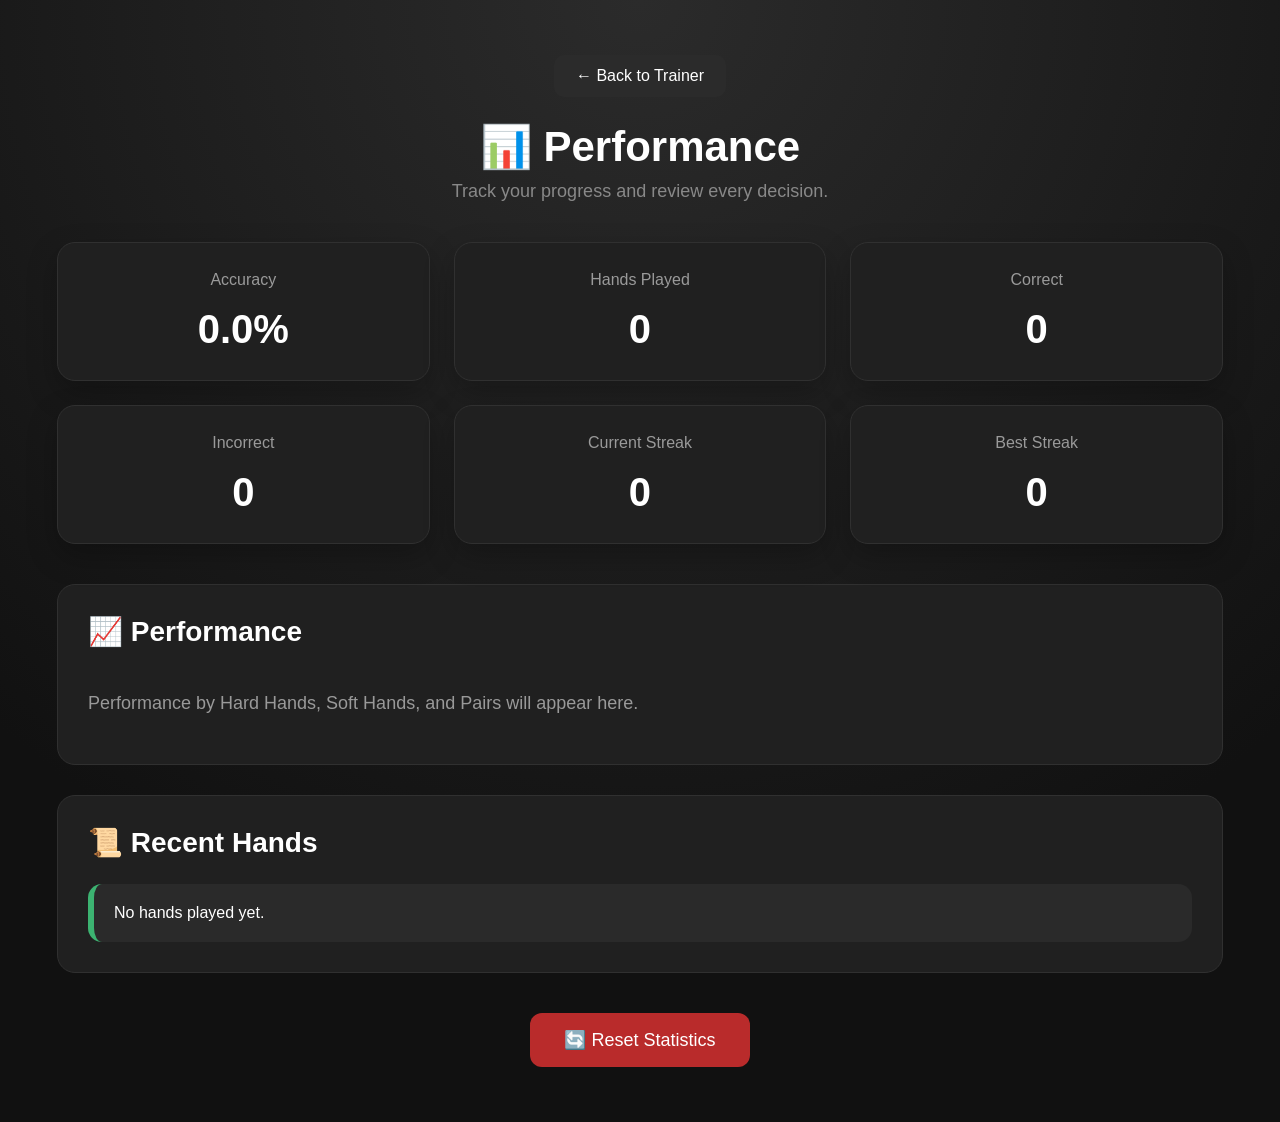
==== stats.html @ 152dbabe "Release v0.5.0" ====
<!DOCTYPE html>
<html lang="en">

<head>

    <meta charset="UTF-8">

    <meta name="viewport" content="width=device-width, initial-scale=1.0">

    <title>BlackjackTRNR - Performance</title>

    <link rel="stylesheet" href="css/style.css">

</head>

<body class="performanceBody">

<div class="performancePage">

    <header class="performanceHeader">

        <a href="index.html" class="backButton">

            ← Back to Trainer

        </a>

        <h1>

            📊 Performance

        </h1>

        <p>

            Track your progress and review every decision.

        </p>

    </header>

    <!-- ======================================== -->
    <!-- SUMMARY CARDS -->
    <!-- ======================================== -->

    <section class="summaryGrid">

        <div class="summaryCard">

            <span class="cardTitle">

                Accuracy

            </span>

            <span
                id="accuracy"
                class="cardValue">

                0%

            </span>

        </div>

        <div class="summaryCard">

            <span class="cardTitle">

                Hands Played

            </span>

            <span
                id="handsPlayed"
                class="cardValue">

                0

            </span>

        </div>

        <div class="summaryCard">

            <span class="cardTitle">

                Correct

            </span>

            <span
                id="correct"
                class="cardValue">

                0

            </span>

        </div>

        <div class="summaryCard">

            <span class="cardTitle">

                Incorrect

            </span>

            <span
                id="incorrect"
                class="cardValue">

                0

            </span>

        </div>

        <div class="summaryCard">

            <span class="cardTitle">

                Current Streak

            </span>

            <span
                id="currentStreak"
                class="cardValue">

                0

            </span>

        </div>

        <div class="summaryCard">

            <span class="cardTitle">

                Best Streak

            </span>

            <span
                id="bestStreak"
                class="cardValue">

                0

            </span>

        </div>

    </section>

    <!-- ======================================== -->
    <!-- PERFORMANCE -->
    <!-- ======================================== -->

    <section class="performanceSection">

        <h2>

            📈 Performance

        </h2>

        <div class="comingSoon">

            Performance by Hard Hands, Soft Hands,
            and Pairs will appear here.

        </div>

    </section>

    <!-- ======================================== -->
    <!-- HISTORY -->
    <!-- ======================================== -->

    <section class="historySection">

        <div class="historyHeader">

            <h2>

                📜 Recent Hands

            </h2>

        </div>

        <div id="history">

            <!-- Generated by JavaScript -->

        </div>

    </section>

    <!-- ======================================== -->
    <!-- FOOTER -->
    <!-- ======================================== -->

    <footer class="performanceFooter">

        <button id="resetStats">

            🔄 Reset Statistics

        </button>

    </footer>

</div>

<script src="js/stats.js"></script>
<script src="js/statsPage.js"></script>

</body>

</html>
---- css/style.css ----
*{
    margin:0;
    padding:0;
    box-sizing:border-box;
}

body{

    background:
        radial-gradient(circle at top,#2b2b2b 0%,#111 75%);

    color:white;

    font-family:Arial, Helvetica, sans-serif;

    overflow:hidden;

}

/* ---------- Top Bar ---------- */

#topBar{

    height:65px;

    background:linear-gradient(
        to bottom,
        #262626,
        #151515
    );

    border-bottom:2px solid #c7a84d;

    display:flex;

    justify-content:space-between;

    align-items:center;

    padding:0 30px;

    box-shadow:
        0 4px 15px rgba(0,0,0,.5);

}

.logo{

    font-size:30px;

    font-weight:bold;

    color:#d7b65d;

    letter-spacing:2px;

}

/* ---------- App ---------- */

#app{

    display:flex;

    height:calc(100vh - 60px);

}

/* ---------- Sidebar ---------- */

#sidebar{

    width:260px;

    background:
        linear-gradient(
            to bottom,
            #202020,
            #141414
        );

    border-right:2px solid #7f6522;

    padding:20px;

    display:flex;

    flex-direction:column;

    overflow-y:auto;

    box-shadow:
        inset -10px 0 20px rgba(255,255,255,.02);

}

.buttonGroup{

    display:flex;

    flex-direction:column;

    gap:8px;

}

.stats{

    margin-top:25px;

    padding:18px;

    border-radius:16px;

    background:

        rgba(255,255,255,.05);

    border:1px solid

        rgba(215,182,93,.4);

    backdrop-filter:blur(4px);

}

.stats h4{

    margin-bottom:12px;

}

.stats p{

    margin:8px 0;

}

#nextHand{

    margin-top:auto;

}

/* ---------- Table ---------- */

#tableArea{

    flex:1;

    display:flex;

    justify-content:center;

    align-items:center;

    padding:40px;

    background:

        radial-gradient(

            ellipse at center,

            #146d3c 0%,

            #0f5a31 55%,

            #0b4425 100%

        );

}

.table{

    width:100%;

    max-width:1200px;

    height:100%;

    padding:45px;

    border-radius:40px;

    border:6px solid #c9a44c;

    background:

        radial-gradient(

            circle at center,

            rgba(255,255,255,.04),

            rgba(0,0,0,.08)

        );

    position:relative;

    overflow:hidden;

    box-shadow:

        inset 0 0 70px rgba(0,0,0,.45),

        0 0 0 3px #6d5420,

        0 20px 50px rgba(0,0,0,.6);

}

.table::before{

    content:"";

    position:absolute;

    inset:18px;

    border:2px solid

        rgba(215,182,93,.18);

    border-radius:28px;

    pointer-events:none;

}

.section{

    text-align:center;

    color:#d7b65d;

    letter-spacing:2px;

    text-transform:uppercase;

}

.cardRow{

    display:flex;

    justify-content:center;

    gap:18px;

    min-height:130px;

}

/* ---------- Playing Cards ---------- */

.playingCard{

    width:88px;

    height:125px;

    background:

        linear-gradient(

            to bottom,

            white,

            #f6f6f6

        );

    border-radius:12px;

    border:1px solid #dadada;

    position:relative;

    box-shadow:

        0 10px 25px rgba(0,0,0,.4);

    transition:.2s;

}

.playingCard:hover{

    transform:translateY(-6px);

}

.cornerTop{

    position:absolute;

    top:6px;

    left:8px;

    font-size:18px;

    font-weight:bold;

    line-height:1.05;

}

.cornerBottom{

    position:absolute;

    right:8px;

    bottom:6px;

    transform:rotate(180deg);

    font-size:18px;

    font-weight:bold;

    line-height:1.05;

}

.centerSuit{

    position:absolute;

    left:50%;

    top:50%;

    transform:translate(-50%,-50%);

    font-size:36px;

}

.playingCard.red,
.playingCard.red *{

    color:#c1121f !important;

}

.playingCard.black,
.playingCard.black *{

    color:#111 !important;

}

/* ---------- Feedback ---------- */

#feedback{

    text-align:center;

    font-size:24px;

    font-weight:bold;

}

/* ---------- Buttons ---------- */

.btn{

    font-weight:600;

    border-radius:12px;

}

/* ==========================================
   PERFORMANCE PAGE
========================================== */

.performancePage{

    width:min(1400px,95vw);

    margin:30px auto;

    padding:25px;

    min-height:100vh;

    box-sizing:border-box;

}

.performanceHeader{

    text-align:center;

    margin-bottom:40px;

}

.performanceHeader h1{

    font-size:42px;

    margin-bottom:10px;

}

.performanceHeader p{

    color:#888;

    font-size:18px;

}

.backButton{

    display:inline-block;

    margin-bottom:25px;

    color:white;

    text-decoration:none;

    padding:12px 22px;

    border-radius:10px;

    background:#2b2b2b;

    transition:.25s;

}

.backButton:hover{

    background:#3a3a3a;

}


/* ==========================================
   SUMMARY GRID
========================================== */

.summaryGrid{

    display:grid;

    grid-template-columns:repeat(3,minmax(240px,1fr));

    gap:24px;

    margin-bottom:40px;

}

.summaryCard{

    background:#202020;

    border-radius:18px;

    padding:28px;

    text-align:center;

    box-shadow:0 12px 30px rgba(0,0,0,.25);

    transition:.25s;

    border:1px solid #303030;

}

.summaryCard:hover{

    transform:translateY(-6px);

    box-shadow:0 18px 45px rgba(0,0,0,.35);

}

.cardTitle{

    display:block;

    font-size:16px;

    color:#9a9a9a;

    margin-bottom:18px;

}

.cardValue{

    display:block;

    font-size:40px;

    font-weight:bold;

    color:white;

}


/* ==========================================
   SECTIONS
========================================== */

.performanceSection,

.historySection{

    background:#202020;

    border-radius:18px;

    padding:30px;

    border:1px solid #303030;

    margin-bottom:30px;

}

.performanceSection h2,

.historySection h2{

    margin-top:0;

    margin-bottom:25px;

    font-size:28px;

}

.comingSoon{

    color:#999;

    font-size:18px;

    padding:20px 0;

}


/* ==========================================
   HISTORY
========================================== */

#history{

    display:flex;

    flex-direction:column;

    gap:18px;

}


/* Scrollbar */

#history::-webkit-scrollbar{

    width:8px;

}

#history::-webkit-scrollbar-thumb{

    background:#444;

    border-radius:10px;

}


/* Example history cards */

.historyCard{

    background:#2a2a2a;

    border-radius:14px;

    padding:20px;

    border-left:6px solid #3cb371;

    transition:.2s;

}

.historyCard:hover{

    transform:scale(1.01);

}

.historyCard.incorrect{

    border-left-color:#ff5555;

}

.historyTitle{

    font-size:22px;

    font-weight:bold;

    margin-bottom:15px;

}

.historyAnswer{

    margin-top:10px;

    color:#ddd;

}

.historyCorrect{

    margin-top:8px;

    color:#82ff82;

}

.historyWrong{

    margin-top:8px;

    color:#ff7777;

}

.historyTime{

    margin-top:15px;

    font-size:13px;

    color:#888;

}


/* ==========================================
   RESET BUTTON
========================================== */

.performanceFooter{

    text-align:center;

    margin-top:40px;

}

#resetStats{

    background:#b92b2b;

    color:white;

    border:none;

    padding:16px 34px;

    border-radius:12px;

    font-size:18px;

    cursor:pointer;

    transition:.2s;

}

#resetStats:hover{

    background:#d43636;

    transform:translateY(-2px);

}


/* ==========================================
   MOBILE
========================================== */

@media(max-width:900px){

    .summaryGrid{

        grid-template-columns:repeat(2,1fr);

    }

}

@media(max-width:650px){

    .summaryGrid{

        grid-template-columns:1fr;

    }

}

/* ==========================================
   PERFORMANCE PAGE BODY
========================================== */

.performanceBody{

    overflow-y:auto;

    overflow-x:hidden;

    min-height:100vh;

}
/* ==========================================
   NEXT HAND BUTTON
========================================== */

#nextHand{

    position:fixed;

    right:25px;

    bottom:25px;

    width:220px !important;

    z-index:999;

    box-shadow:0 10px 25px rgba(0,0,0,.35);

    border-radius:14px;

    transition:.2s;

}

#nextHand:hover{

    transform:translateY(-2px);

}

@media(max-width:900px){

    #nextHand{

        width:180px !important;

        right:15px;

        bottom:15px;

    }

}
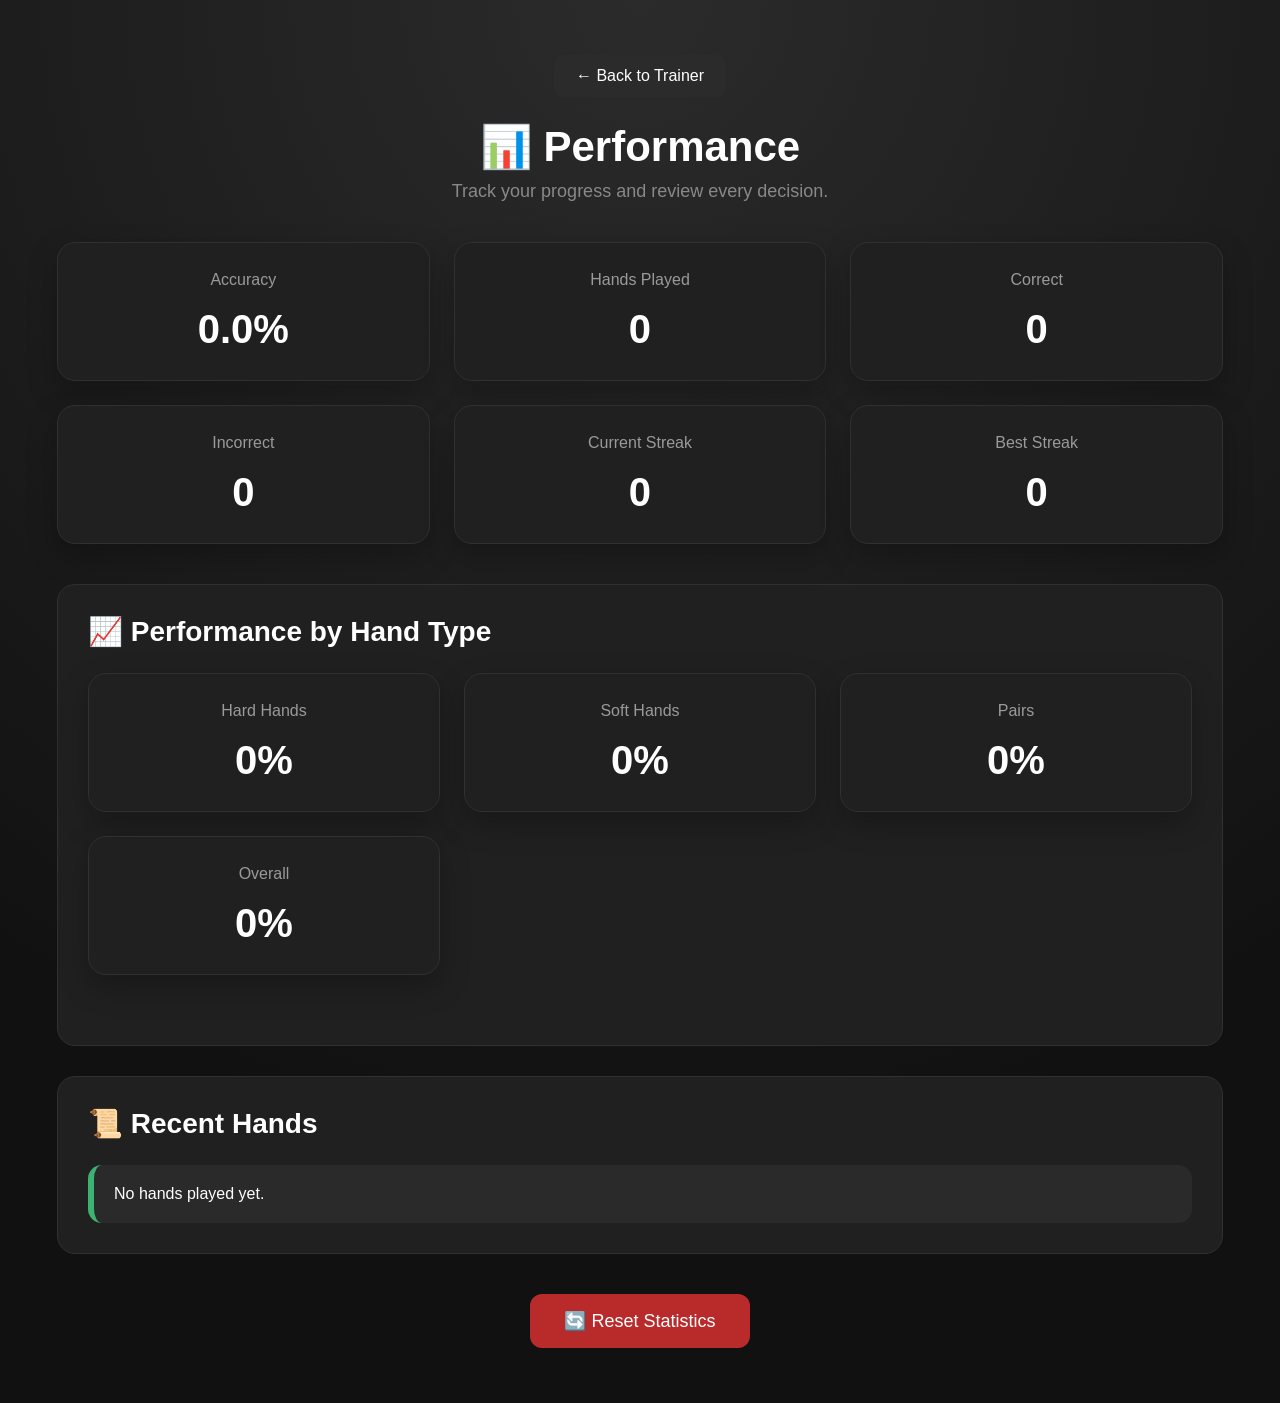
==== commit 649bc4d0: "Stage 1: category statistics foundation" ====
--- a/stats.html
+++ b/stats.html
@@ -161,20 +161,89 @@
 
     <section class="performanceSection">
 
-        <h2>
-
-            📈 Performance
-
-        </h2>
-
-        <div class="comingSoon">
-
-            Performance by Hard Hands, Soft Hands,
-            and Pairs will appear here.
-
-        </div>
-
-    </section>
+    <h2>
+
+        📈 Performance by Hand Type
+
+    </h2>
+
+    <div class="summaryGrid">
+
+        <div class="summaryCard">
+
+            <span class="cardTitle">
+
+                Hard Hands
+
+            </span>
+
+            <span
+                id="hardAccuracy"
+                class="cardValue">
+
+                0%
+
+            </span>
+
+        </div>
+
+        <div class="summaryCard">
+
+            <span class="cardTitle">
+
+                Soft Hands
+
+            </span>
+
+            <span
+                id="softAccuracy"
+                class="cardValue">
+
+                0%
+
+            </span>
+
+        </div>
+
+        <div class="summaryCard">
+
+            <span class="cardTitle">
+
+                Pairs
+
+            </span>
+
+            <span
+                id="pairAccuracy"
+                class="cardValue">
+
+                0%
+
+            </span>
+
+        </div>
+
+        <div class="summaryCard">
+
+            <span class="cardTitle">
+
+                Overall
+
+            </span>
+
+            <span
+                id="overallAccuracy"
+                class="cardValue">
+
+                0%
+
+            </span>
+
+        </div>
+
+    </div>
+
+</section>
 
     <!-- ======================================== -->
     <!-- HISTORY -->
--- a/css/style.css
+++ b/css/style.css
@@ -70,7 +70,7 @@
 
 #sidebar{
 
-    width:260px;
+    width:320px;
 
     background:
         linear-gradient(
@@ -108,31 +108,89 @@
 
     margin-top:25px;
 
-    padding:18px;
-
-    border-radius:16px;
-
-    background:
-
-        rgba(255,255,255,.05);
-
-    border:1px solid
-
-        rgba(215,182,93,.4);
-
-    backdrop-filter:blur(4px);
+    padding:24px;
+
+    border-radius:20px;
+
+    background:#242424;
+
+    border:2px solid rgba(215,182,93,.45);
+
+    box-shadow:
+        inset 0 0 20px rgba(255,255,255,.03),
+        0 6px 20px rgba(0,0,0,.35);
 
 }
 
 .stats h4{
 
-    margin-bottom:12px;
+    margin-bottom:18px;
+
+    color:#f0f0f0;
+
+    font-size:32px;
 
 }
 
 .stats p{
 
-    margin:8px 0;
+    margin:12px 0;
+
+    font-size:20px;
+
+}
+
+.quickStatsRow{
+
+    display:grid;
+
+    grid-template-columns:repeat(3,1fr);
+
+    text-align:center;
+
+    margin-top:20px;
+
+    gap:10px;
+
+}
+
+.quickStatsRow > div{
+
+    padding:10px 0;
+
+    border-right:1px solid rgba(255,255,255,.12);
+
+}
+
+.quickStatsRow > div:last-child{
+
+    border-right:none;
+
+}
+
+.quickStatsRow h3{
+
+    color:#d7b65d;
+
+    font-size:34px;
+
+    font-weight:bold;
+
+    margin-top:8px;
+
+    margin-bottom:0;
+
+}
+
+.quickStatsRow small{
+
+    color:#bdbdbd;
+
+    font-size:13px;
+
+    text-transform:uppercase;
+
+    letter-spacing:1px;
 
 }
 
@@ -782,4 +840,163 @@
 
     }
 
+}
+
+/* ==========================================
+   MOBILE LAYOUT
+========================================== */
+
+@media (max-width:700px){
+
+    body{
+
+        overflow-y:auto;
+
+    }
+
+    #app{
+
+        display:flex;
+
+        flex-direction:column;
+
+        height:auto;
+
+    }
+
+    #tableArea{
+
+        order:1;
+
+        width:100%;
+
+        padding:12px;
+
+    }
+
+    #sidebar{
+
+        order:2;
+
+        width:100%;
+
+        border-right:none;
+
+        border-top:2px solid #c9a44c;
+
+        padding:18px;
+
+    }
+
+   .table{
+
+    width:100%;
+
+    height:auto;
+
+    display:flex;
+
+    flex-direction:column;
+
+    justify-content:flex-start;
+
+    gap:20px;
+
+    padding:20px;
+
+}
+
+   .section{
+
+    margin:0;
+
+}
+    .cardRow{
+
+        gap:10px;
+
+        min-height:95px;
+
+    }
+
+    .playingCard{
+
+    width:85px;
+
+    height:120px;
+
+}
+
+    .cornerTop,
+    .cornerBottom{
+
+        font-size:14px;
+
+    }
+
+    .centerSuit{
+
+        font-size:26px;
+
+    }
+
+    #feedback{
+
+        font-size:18px;
+
+        margin-top:15px;
+
+    }
+
+.buttonGroup{
+
+        display:grid;
+
+        grid-template-columns:1fr 1fr;
+
+        gap:14px;
+
+    }
+
+
+.buttonGroup button{
+
+    height:72px;
+
+    font-size:22px;
+
+    font-weight:bold;
+
+    border-radius:18px;
+
+}
+
+#surrender{
+
+    grid-column:1 / -1;
+
+}
+
+   .stats{
+
+    background:#242424;
+
+    border-radius:22px;
+
+    padding:25px;
+
+    border:2px solid rgba(212,176,74,.45);
+
+}
+
+    #nextHand{
+
+        position:static;
+
+        width:100% !important;
+
+        margin-top:20px;
+
+    }
+
 }
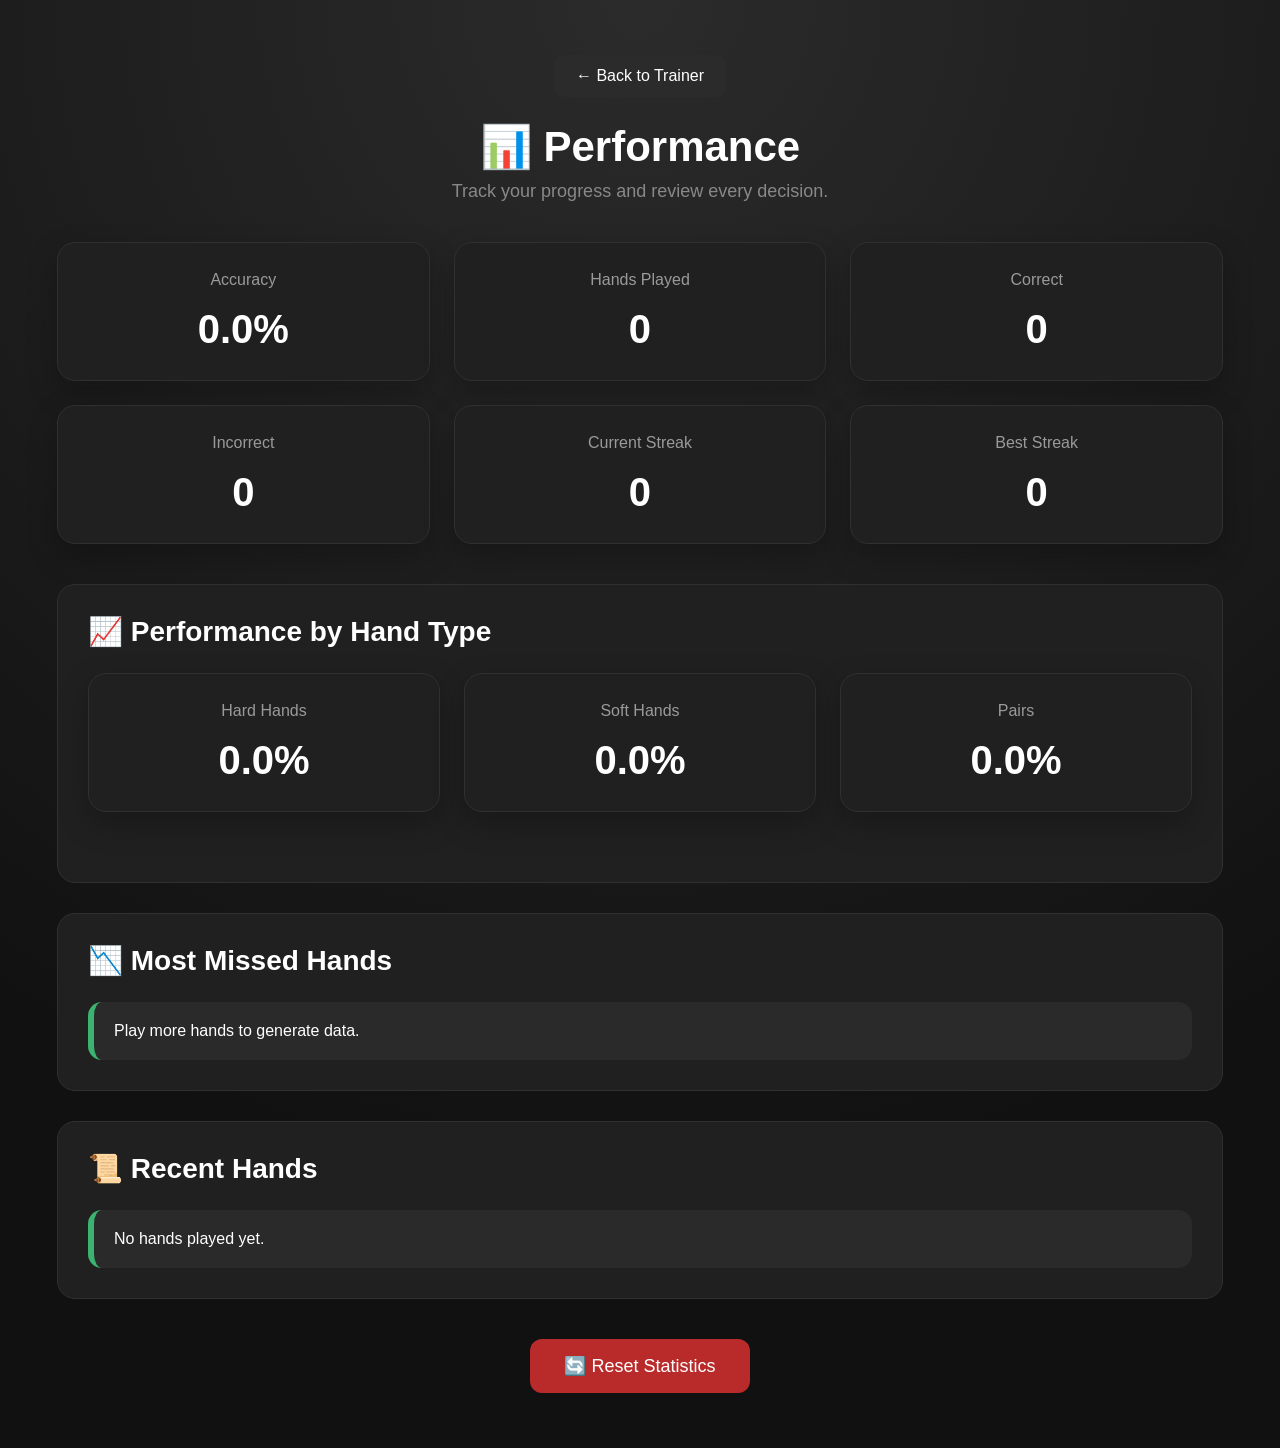
==== commit d439dc90: "Stage 2: complete decision tracking and analytics" ====
--- a/stats.html
+++ b/stats.html
@@ -159,7 +159,7 @@
     <!-- PERFORMANCE -->
     <!-- ======================================== -->
 
-    <section class="performanceSection">
+   <section class="performanceSection">
 
     <h2>
 
@@ -223,23 +223,22 @@
 
         </div>
 
-        <div class="summaryCard">
-
-            <span class="cardTitle">
-
-                Overall
-
-            </span>
-
-            <span
-                id="overallAccuracy"
-                class="cardValue">
-
-                0%
-
-            </span>
-
-        </div>
+
+    </div>
+
+</section>
+
+<section class="performanceSection">
+
+    <h2>
+
+        📉 Most Missed Hands
+
+    </h2>
+
+    <div id="mostMissedHands">
+
+        <!-- Generated by JavaScript -->
 
     </div>
 
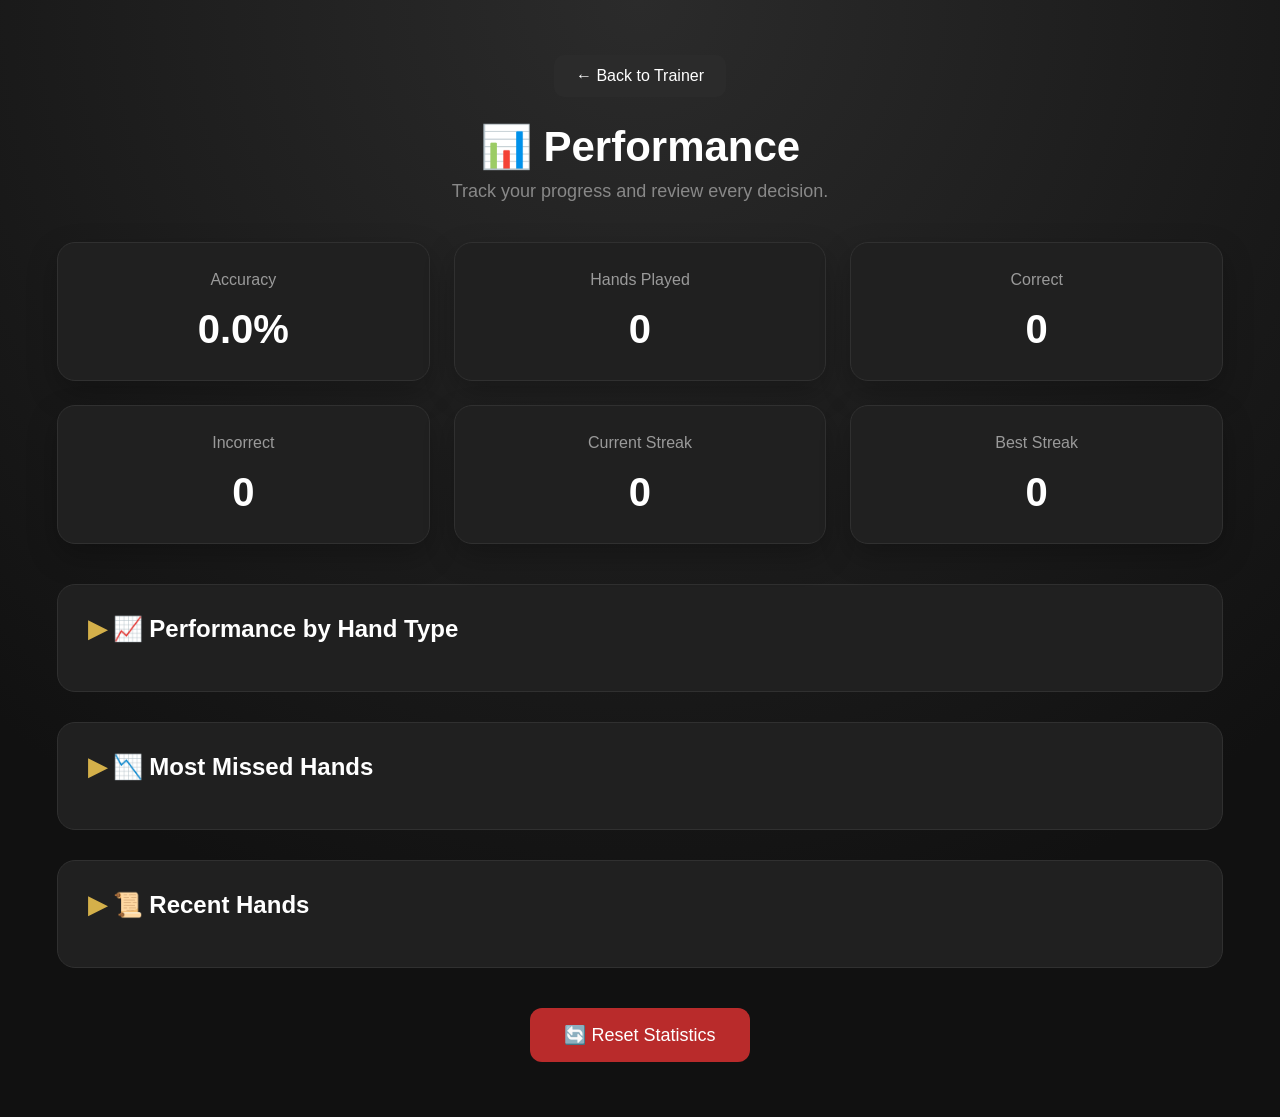
==== commit 90bf865c: "Add collapsible performance sections and improve mobile layout" ====
--- a/stats.html
+++ b/stats.html
@@ -159,15 +159,17 @@
     <!-- PERFORMANCE -->
     <!-- ======================================== -->
 
-   <section class="performanceSection">
-
-    <h2>
-
-        📈 Performance by Hand Type
-
-    </h2>
-
-    <div class="summaryGrid">
+<section class="performanceSection">
+
+    <details>
+
+        <summary>
+
+            📈 Performance by Hand Type
+
+        </summary>
+
+        <div class="summaryGrid handTypeGrid">
 
         <div class="summaryCard">
 
@@ -226,45 +228,51 @@
 
     </div>
 
+    </details>
+
 </section>
 
 <section class="performanceSection">
 
-    <h2>
-
-        📉 Most Missed Hands
-
-    </h2>
-
-    <div id="mostMissedHands">
+    <details>
+
+        <summary>
+
+            📉 Most Missed Hands
+
+        </summary>
+
+        <div id="mostMissedHands">
 
         <!-- Generated by JavaScript -->
 
     </div>
 
+    </details>
+
 </section>
 
     <!-- ======================================== -->
     <!-- HISTORY -->
     <!-- ======================================== -->
 
-    <section class="historySection">
-
-        <div class="historyHeader">
-
-            <h2>
-
-                📜 Recent Hands
-
-            </h2>
-
-        </div>
+<section class="historySection">
+
+    <details>
+
+        <summary>
+
+            📜 Recent Hands
+
+        </summary>
 
         <div id="history">
 
             <!-- Generated by JavaScript -->
 
         </div>
+
+    </details>
 
     </section>
 
--- a/css/style.css
+++ b/css/style.css
@@ -843,6 +843,162 @@
 }
 
 /* ==========================================
+   PERFORMANCE MOBILE
+========================================== */
+
+@media (max-width:700px){
+
+    .performancePage{
+
+        width:96%;
+
+        margin:15px auto;
+
+        padding:12px;
+
+    }
+
+    .performanceHeader{
+
+        margin-bottom:25px;
+
+    }
+
+    .performanceHeader h1{
+
+        font-size:32px;
+
+    }
+
+    .performanceHeader p{
+
+        font-size:15px;
+
+    }
+
+    .backButton{
+
+        padding:8px 16px;
+
+        font-size:14px;
+
+    }
+
+    .summaryGrid{
+
+        grid-template-columns:repeat(2,1fr);
+
+        gap:12px;
+
+        margin-bottom:25px;
+
+    }
+
+    .summaryCard{
+
+    padding:12px;
+
+}
+
+    .cardTitle{
+
+        font-size:13px;
+
+        margin-bottom:10px;
+
+    }
+
+    .cardValue{
+
+        font-size:22px;
+
+    }
+
+    .performanceSection,
+
+    .historySection{
+
+        padding:18px;
+
+        margin-bottom:20px;
+
+    }
+
+    .performanceSection h2,
+
+    .historySection h2{
+
+        font-size:20px;
+
+        margin-bottom:16px;
+
+    }
+
+    .historyCard{
+
+        padding:15px;
+
+    }
+
+    .historyTitle{
+
+        font-size:16px;
+
+    }
+
+    .historyAnswer{
+
+        font-size:14px;
+
+    }
+
+    .historyTime{
+
+        font-size:12px;
+
+    }
+
+    #resetStats{
+
+        width:100%;
+
+        padding:16px;
+
+        font-size:18px;
+
+    }
+
+    .handTypeGrid{
+
+    grid-template-columns:repeat(3,1fr);
+
+    gap:10px;
+
+}
+
+.handTypeGrid .summaryCard{
+
+    padding:14px;
+
+}
+
+.handTypeGrid .cardTitle{
+
+    font-size:13px;
+
+    margin-bottom:8px;
+
+}
+
+.handTypeGrid .cardValue{
+
+    font-size:22px;
+
+}
+
+}
+
+/* ==========================================
    MOBILE LAYOUT
 ========================================== */
 
@@ -999,4 +1155,52 @@
 
     }
 
+}
+
+/* ==========================================
+   COLLAPSIBLE SECTIONS
+========================================== */
+
+details{
+
+    width:100%;
+
+}
+
+summary{
+
+    list-style:none;
+
+    cursor:pointer;
+
+    font-size:24px;
+
+    font-weight:bold;
+
+    user-select:none;
+
+    margin-bottom:18px;
+
+}
+
+summary::-webkit-details-marker{
+
+    display:none;
+
+}
+
+summary::before{
+
+    content:"▶ ";
+
+    color:#d4b04a;
+
+    transition:.2s;
+
+}
+
+details[open] summary::before{
+
+    content:"▼ ";
+
 }
